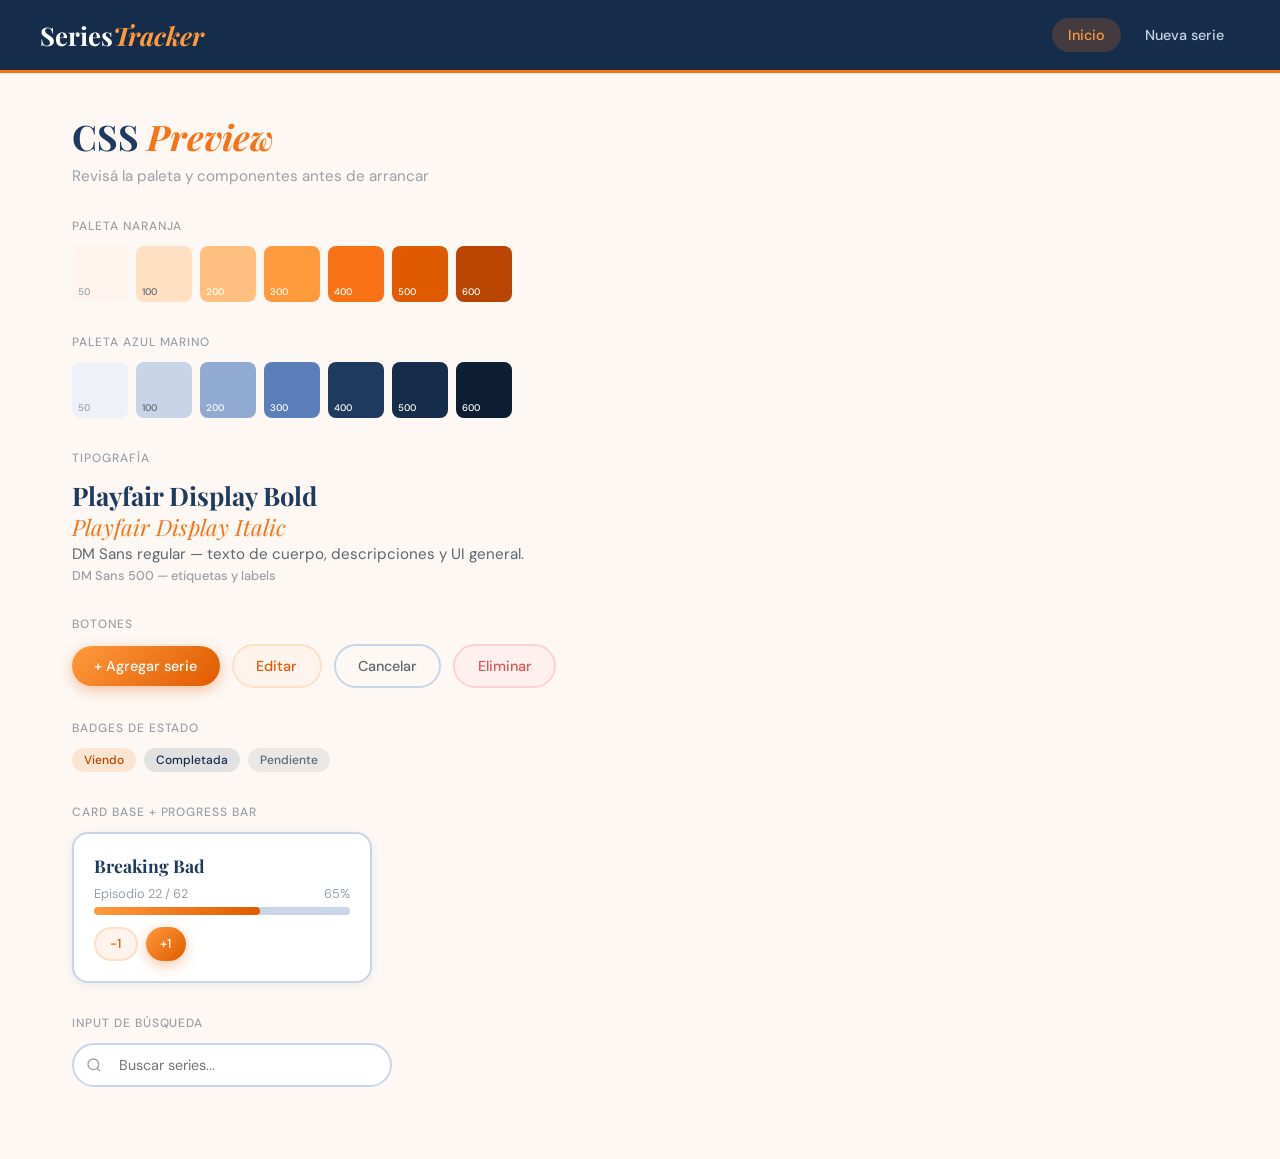
==== index.html @ beb8acff "Se crea una buena base del CSS, y se hace una vista previa en index.html para testearla." ====
<!DOCTYPE html>
<html lang="es">
<head>
  <meta charset="UTF-8">
  <meta name="viewport" content="width=device-width, initial-scale=1.0">
  <title>CSS Preview — Series Tracker</title>
  <link rel="preconnect" href="https://fonts.googleapis.com">
  <link href="https://fonts.googleapis.com/css2?family=Playfair+Display:ital,wght@0,700;1,400&family=DM+Sans:wght@300;400;500&display=swap" rel="stylesheet">
  <link rel="stylesheet" href="css/styles.css">
  <style>
    .section { margin-bottom: 2rem; }
    .section-title {
      font-size: .75rem;
      font-weight: 500;
      text-transform: uppercase;
      letter-spacing: .08em;
      color: var(--gray-400);
      margin-bottom: .75rem;
    }
    .swatches { display: flex; gap: .5rem; flex-wrap: wrap; }
    .swatch {
      width: 56px; height: 56px;
      border-radius: var(--radius-sm);
      display: flex; align-items: flex-end;
      padding: 4px 6px;
      font-size: .6rem; font-weight: 500; color: var(--white);
    }
    .swatch.light { color: var(--gray-600); }
    .btn-row  { display: flex; gap: .75rem; flex-wrap: wrap; align-items: center; }
    .badge-row { display: flex; gap: .5rem; flex-wrap: wrap; align-items: center; }
    .card-demo {
      background: var(--white);
      border-radius: var(--radius);
      border: 2px solid var(--navy-100);
      box-shadow: var(--shadow-sm);
      padding: 1.25rem;
      max-width: 300px;
    }
    .type-display { font-family: 'Playfair Display', serif; font-size: 1.6rem; font-weight: 700; color: var(--navy-400); }
    .type-italic  { font-family: 'Playfair Display', serif; font-size: 1.4rem; font-style: italic; color: var(--orange-400); }
    .type-body    { font-size: .95rem; color: var(--gray-600); line-height: 1.6; }
    .type-label   { font-size: .8rem; font-weight: 500; color: var(--gray-400); }
  </style>
</head>
<body>

  <header class="header">
    <div class="header-inner">
      <a href="#" class="logo">Series<span>Tracker</span></a>
      <nav class="nav">
        <a href="#" class="active">Inicio</a>
        <a href="#">Nueva serie</a>
      </nav>
    </div>
  </header>

  <main class="main">

    <h1 class="page-title">CSS <em>Preview</em></h1>
    <p class="page-subtitle">Revisá la paleta y componentes antes de arrancar</p>

    <!-- Colores naranja -->
    <div class="section">
      <div class="section-title">Paleta naranja</div>
      <div class="swatches">
        <div class="swatch light" style="background:var(--orange-50);color:var(--gray-400)">50</div>
        <div class="swatch light" style="background:var(--orange-100);color:var(--gray-600)">100</div>
        <div class="swatch"       style="background:var(--orange-200)">200</div>
        <div class="swatch"       style="background:var(--orange-300)">300</div>
        <div class="swatch"       style="background:var(--orange-400)">400</div>
        <div class="swatch"       style="background:var(--orange-500)">500</div>
        <div class="swatch"       style="background:var(--orange-600)">600</div>
      </div>
    </div>

    <!-- Colores azul marino -->
    <div class="section">
      <div class="section-title">Paleta azul marino</div>
      <div class="swatches">
        <div class="swatch light" style="background:var(--navy-50);color:var(--gray-400)">50</div>
        <div class="swatch light" style="background:var(--navy-100);color:var(--gray-600)">100</div>
        <div class="swatch"       style="background:var(--navy-200)">200</div>
        <div class="swatch"       style="background:var(--navy-300)">300</div>
        <div class="swatch"       style="background:var(--navy-400)">400</div>
        <div class="swatch"       style="background:var(--navy-500)">500</div>
        <div class="swatch"       style="background:var(--navy-600)">600</div>
      </div>
    </div>

    <!-- Tipografía -->
    <div class="section">
      <div class="section-title">Tipografía</div>
      <div class="type-display">Playfair Display Bold</div>
      <div class="type-italic">Playfair Display Italic</div>
      <div class="type-body">DM Sans regular — texto de cuerpo, descripciones y UI general.</div>
      <div class="type-label">DM Sans 500 — etiquetas y labels</div>
    </div>

    <!-- Botones -->
    <div class="section">
      <div class="section-title">Botones</div>
      <div class="btn-row">
        <button class="btn btn-primary">+ Agregar serie</button>
        <button class="btn btn-secondary">Editar</button>
        <button class="btn btn-ghost">Cancelar</button>
        <button class="btn btn-danger">Eliminar</button>
      </div>
    </div>

    <!-- Badges -->
    <div class="section">
      <div class="section-title">Badges de estado</div>
      <div class="badge-row">
        <span class="estado-badge estado-viendo">Viendo</span>
        <span class="estado-badge estado-completada">Completada</span>
        <span class="estado-badge estado-pendiente">Pendiente</span>
      </div>
    </div>

    <!-- Card demo -->
    <div class="section">
      <div class="section-title">Card base + progress bar</div>
      <div class="card-demo">
        <div class="card-title" style="margin-bottom:.5rem">Breaking Bad</div>
        <div style="font-size:.8rem;color:var(--gray-400);display:flex;justify-content:space-between;margin-bottom:.3rem">
          <span>Episodio 22 / 62</span><span>65%</span>
        </div>
        <div class="progress-bar">
          <div class="progress-fill" style="width:65%"></div>
        </div>
        <div style="display:flex;gap:.5rem;margin-top:.75rem">
          <button class="btn btn-secondary btn-sm">−1</button>
          <button class="btn btn-primary btn-sm">+1</button>
        </div>
      </div>
    </div>

    <!-- Input -->
    <div class="section">
      <div class="section-title">Input de búsqueda</div>
      <div class="search-wrapper" style="max-width:320px">
        <svg width="16" height="16" viewBox="0 0 24 24" fill="none" stroke="currentColor" stroke-width="2">
          <circle cx="11" cy="11" r="8"/><path d="m21 21-4.35-4.35"/>
        </svg>
        <input class="search-input" placeholder="Buscar series...">
      </div>
    </div>

  </main>

</body>
</html>
---- css/styles.css ----
@import url('https://fonts.googleapis.com/css2?family=Playfair+Display:ital,wght@0,700;1,400&family=DM+Sans:wght@300;400;500&display=swap');

/* ── Variables ── */
:root {
  --orange-50:  #fff4ed;
  --orange-100: #ffe0c2;
  --orange-200: #ffbf80;
  --orange-300: #ff9a3c;
  --orange-400: #f97316;
  --orange-500: #e05a00;
  --orange-600: #b84500;

  --navy-50:  #eef2f8;
  --navy-100: #c8d5e8;
  --navy-200: #91aad1;
  --navy-300: #5a7fb8;
  --navy-400: #1e3a5f;
  --navy-500: #152d4a;
  --navy-600: #0d1e33;

  --cream:    #fdf8f4;
  --white:    #ffffff;
  --gray-400: #9aa0a8;
  --gray-600: #5f6870;
  --gray-800: #1e2830;

  --shadow-sm: 0 2px 8px rgba(30, 58, 95, 0.08);
  --radius:    16px;
  --radius-sm: 8px;
  --transition: 0.25s cubic-bezier(0.4, 0, 0.2, 1);
}

/* ── Reset mínimo ── */
*, *::before, *::after { box-sizing: border-box; margin: 0; padding: 0; }

body {
  font-family: 'DM Sans', sans-serif;
  background: var(--cream);
  color: var(--gray-800);
  min-height: 100vh;
}

/* ── Header ── */
.header {
  background: var(--navy-500);
  border-bottom: 3px solid var(--orange-400);
  padding: 0 2rem;
}

.header-inner {
  max-width: 1200px;
  margin: 0 auto;
  display: flex;
  align-items: center;
  justify-content: space-between;
  height: 70px;
}

.logo {
  font-family: 'Playfair Display', serif;
  font-size: 1.6rem;
  font-weight: 700;
  color: var(--white);
  text-decoration: none;
}

.logo span { font-style: italic; color: var(--orange-300); }

.nav { display: flex; gap: 0.5rem; }

.nav a {
  font-size: 0.9rem;
  font-weight: 500;
  color: var(--navy-100);
  text-decoration: none;
  padding: 0.5rem 1rem;
  border-radius: 999px;
  transition: background var(--transition), color var(--transition);
}

.nav a:hover, .nav a.active {
  background: rgba(249, 115, 22, 0.2);
  color: var(--orange-300);
}

/* ── Main ── */
.main {
  max-width: 1200px;
  margin: 0 auto;
  padding: 2.5rem 2rem;
}

.page-title {
  font-family: 'Playfair Display', serif;
  font-size: 2.2rem;
  font-weight: 700;
  margin-bottom: 0.4rem;
  color: var(--navy-400);
}

.page-title em { font-style: italic; color: var(--orange-400); }

.page-subtitle {
  font-size: 0.95rem;
  color: var(--gray-400);
  margin-bottom: 2rem;
}

/* ── Botones ── */
.btn {
  display: inline-flex;
  align-items: center;
  gap: 0.4rem;
  padding: 0.7rem 1.4rem;
  border-radius: 999px;
  font-family: 'DM Sans', sans-serif;
  font-size: 0.9rem;
  font-weight: 500;
  cursor: pointer;
  border: none;
  text-decoration: none;
  transition: transform var(--transition), box-shadow var(--transition);
}

.btn-primary {
  background: linear-gradient(135deg, var(--orange-300), var(--orange-500));
  color: var(--white);
  box-shadow: 0 4px 14px rgba(224, 90, 0, 0.35);
}

.btn-secondary {
  background: var(--orange-50);
  color: var(--orange-500);
  border: 2px solid var(--orange-100);
}

.btn-ghost {
  background: transparent;
  color: var(--gray-600);
  border: 2px solid var(--navy-100);
}

.btn-danger {
  background: #fff0f0;
  color: #e05555;
  border: 2px solid #ffd0d0;
}

.btn-sm { padding: 0.4rem 0.9rem; font-size: 0.82rem; }

/* ── Badges de estado ── */
.estado-badge {
  padding: 0.25rem 0.75rem;
  border-radius: 999px;
  font-size: 0.75rem;
  font-weight: 500;
}

.estado-viendo     { background: rgba(249, 115, 22, 0.15); color: #b84500; }
.estado-completada { background: rgba(30, 58, 95, 0.12);   color: #152d4a; }
.estado-pendiente  { background: rgba(154, 160, 168, 0.2); color: #5f6870; }

/* ── Search input ── */
.search-wrapper { position: relative; }

.search-wrapper svg {
  position: absolute;
  left: 14px;
  top: 50%;
  transform: translateY(-50%);
  color: var(--gray-400);
  pointer-events: none;
}

.search-input {
  width: 100%;
  padding: 0.7rem 1rem 0.7rem 2.8rem;
  border: 2px solid var(--navy-100);
  border-radius: 999px;
  font-family: 'DM Sans', sans-serif;
  font-size: 0.9rem;
  background: var(--white);
  color: var(--gray-800);
  outline: none;
  transition: border-color var(--transition);
}

.search-input:focus { border-color: var(--orange-300); }

/* ── Card demo ── */
.card-title {
  font-family: 'Playfair Display', serif;
  font-size: 1.1rem;
  font-weight: 700;
  color: var(--navy-400);
}

.progress-bar {
  height: 8px;
  background: var(--navy-100);
  border-radius: 999px;
  overflow: hidden;
}

.progress-fill {
  height: 100%;
  border-radius: 999px;
  background: linear-gradient(90deg, var(--orange-300), var(--orange-500));
}
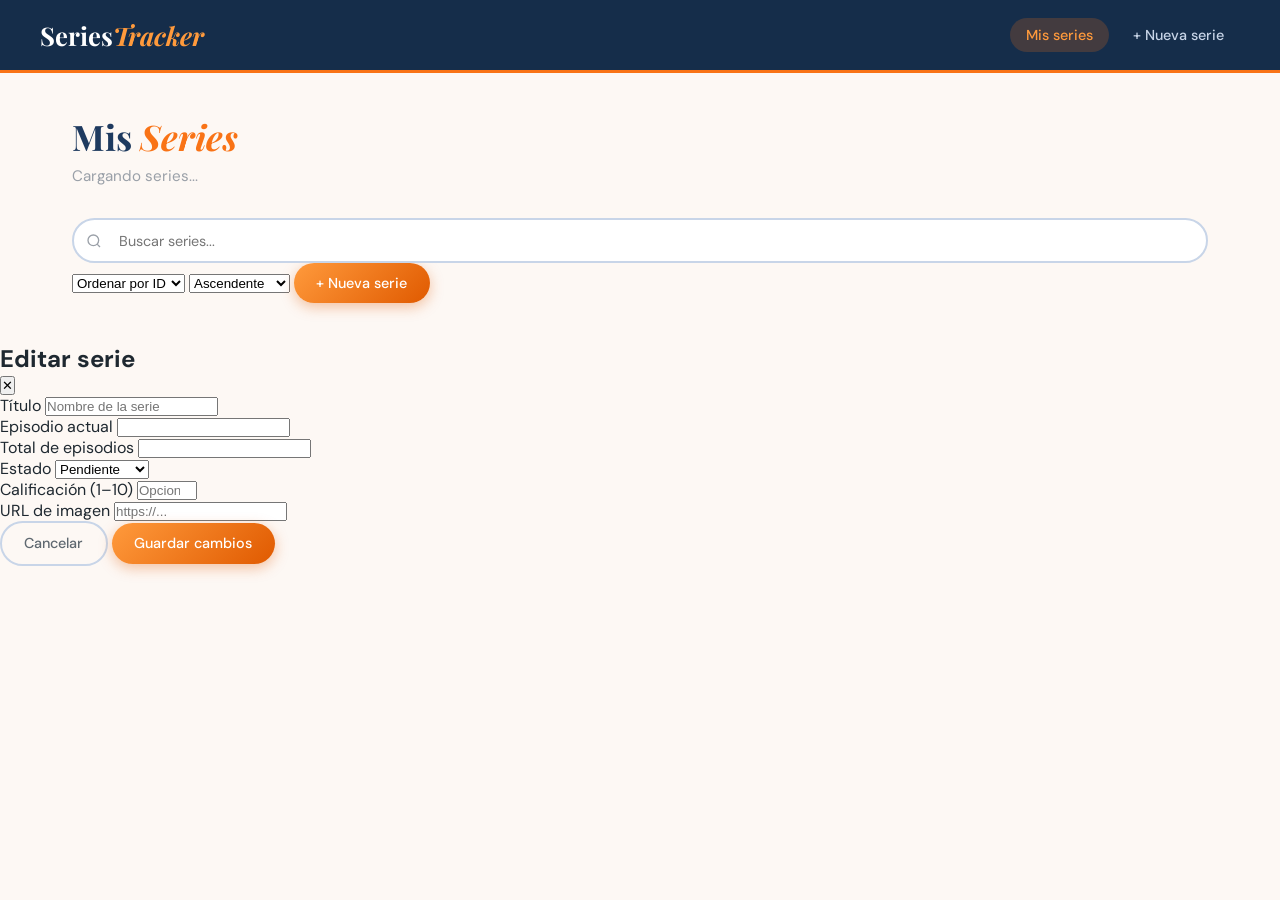
==== commit 8c75c3ef: "Se implementa el diseño provisional de la página principal" ====
--- a/index.html
+++ b/index.html
@@ -3,150 +3,120 @@
 <head>
   <meta charset="UTF-8">
   <meta name="viewport" content="width=device-width, initial-scale=1.0">
-  <title>CSS Preview — Series Tracker</title>
+  <title>Series Tracker</title>
   <link rel="preconnect" href="https://fonts.googleapis.com">
   <link href="https://fonts.googleapis.com/css2?family=Playfair+Display:ital,wght@0,700;1,400&family=DM+Sans:wght@300;400;500&display=swap" rel="stylesheet">
   <link rel="stylesheet" href="css/styles.css">
-  <style>
-    .section { margin-bottom: 2rem; }
-    .section-title {
-      font-size: .75rem;
-      font-weight: 500;
-      text-transform: uppercase;
-      letter-spacing: .08em;
-      color: var(--gray-400);
-      margin-bottom: .75rem;
-    }
-    .swatches { display: flex; gap: .5rem; flex-wrap: wrap; }
-    .swatch {
-      width: 56px; height: 56px;
-      border-radius: var(--radius-sm);
-      display: flex; align-items: flex-end;
-      padding: 4px 6px;
-      font-size: .6rem; font-weight: 500; color: var(--white);
-    }
-    .swatch.light { color: var(--gray-600); }
-    .btn-row  { display: flex; gap: .75rem; flex-wrap: wrap; align-items: center; }
-    .badge-row { display: flex; gap: .5rem; flex-wrap: wrap; align-items: center; }
-    .card-demo {
-      background: var(--white);
-      border-radius: var(--radius);
-      border: 2px solid var(--navy-100);
-      box-shadow: var(--shadow-sm);
-      padding: 1.25rem;
-      max-width: 300px;
-    }
-    .type-display { font-family: 'Playfair Display', serif; font-size: 1.6rem; font-weight: 700; color: var(--navy-400); }
-    .type-italic  { font-family: 'Playfair Display', serif; font-size: 1.4rem; font-style: italic; color: var(--orange-400); }
-    .type-body    { font-size: .95rem; color: var(--gray-600); line-height: 1.6; }
-    .type-label   { font-size: .8rem; font-weight: 500; color: var(--gray-400); }
-  </style>
 </head>
 <body>
 
   <header class="header">
     <div class="header-inner">
-      <a href="#" class="logo">Series<span>Tracker</span></a>
+      <a href="index.html" class="logo">Series<span>Tracker</span></a>
       <nav class="nav">
-        <a href="#" class="active">Inicio</a>
-        <a href="#">Nueva serie</a>
+        <a href="index.html" class="active">Mis series</a>
+        <a href="crear.html">+ Nueva serie</a>
       </nav>
     </div>
   </header>
 
   <main class="main">
 
-    <h1 class="page-title">CSS <em>Preview</em></h1>
-    <p class="page-subtitle">Revisá la paleta y componentes antes de arrancar</p>
+    <h1 class="page-title">Mis <em>Series</em></h1>
+    <p class="page-subtitle" id="subtitle">Cargando series...</p>
 
-    <!-- Colores naranja -->
-    <div class="section">
-      <div class="section-title">Paleta naranja</div>
-      <div class="swatches">
-        <div class="swatch light" style="background:var(--orange-50);color:var(--gray-400)">50</div>
-        <div class="swatch light" style="background:var(--orange-100);color:var(--gray-600)">100</div>
-        <div class="swatch"       style="background:var(--orange-200)">200</div>
-        <div class="swatch"       style="background:var(--orange-300)">300</div>
-        <div class="swatch"       style="background:var(--orange-400)">400</div>
-        <div class="swatch"       style="background:var(--orange-500)">500</div>
-        <div class="swatch"       style="background:var(--orange-600)">600</div>
-      </div>
-    </div>
-
-    <!-- Colores azul marino -->
-    <div class="section">
-      <div class="section-title">Paleta azul marino</div>
-      <div class="swatches">
-        <div class="swatch light" style="background:var(--navy-50);color:var(--gray-400)">50</div>
-        <div class="swatch light" style="background:var(--navy-100);color:var(--gray-600)">100</div>
-        <div class="swatch"       style="background:var(--navy-200)">200</div>
-        <div class="swatch"       style="background:var(--navy-300)">300</div>
-        <div class="swatch"       style="background:var(--navy-400)">400</div>
-        <div class="swatch"       style="background:var(--navy-500)">500</div>
-        <div class="swatch"       style="background:var(--navy-600)">600</div>
-      </div>
-    </div>
-
-    <!-- Tipografía -->
-    <div class="section">
-      <div class="section-title">Tipografía</div>
-      <div class="type-display">Playfair Display Bold</div>
-      <div class="type-italic">Playfair Display Italic</div>
-      <div class="type-body">DM Sans regular — texto de cuerpo, descripciones y UI general.</div>
-      <div class="type-label">DM Sans 500 — etiquetas y labels</div>
-    </div>
-
-    <!-- Botones -->
-    <div class="section">
-      <div class="section-title">Botones</div>
-      <div class="btn-row">
-        <button class="btn btn-primary">+ Agregar serie</button>
-        <button class="btn btn-secondary">Editar</button>
-        <button class="btn btn-ghost">Cancelar</button>
-        <button class="btn btn-danger">Eliminar</button>
-      </div>
-    </div>
-
-    <!-- Badges -->
-    <div class="section">
-      <div class="section-title">Badges de estado</div>
-      <div class="badge-row">
-        <span class="estado-badge estado-viendo">Viendo</span>
-        <span class="estado-badge estado-completada">Completada</span>
-        <span class="estado-badge estado-pendiente">Pendiente</span>
-      </div>
-    </div>
-
-    <!-- Card demo -->
-    <div class="section">
-      <div class="section-title">Card base + progress bar</div>
-      <div class="card-demo">
-        <div class="card-title" style="margin-bottom:.5rem">Breaking Bad</div>
-        <div style="font-size:.8rem;color:var(--gray-400);display:flex;justify-content:space-between;margin-bottom:.3rem">
-          <span>Episodio 22 / 62</span><span>65%</span>
-        </div>
-        <div class="progress-bar">
-          <div class="progress-fill" style="width:65%"></div>
-        </div>
-        <div style="display:flex;gap:.5rem;margin-top:.75rem">
-          <button class="btn btn-secondary btn-sm">−1</button>
-          <button class="btn btn-primary btn-sm">+1</button>
-        </div>
-      </div>
-    </div>
-
-    <!-- Input -->
-    <div class="section">
-      <div class="section-title">Input de búsqueda</div>
-      <div class="search-wrapper" style="max-width:320px">
+    <!-- Toolbar -->
+    <div class="toolbar">
+      <div class="search-wrapper">
         <svg width="16" height="16" viewBox="0 0 24 24" fill="none" stroke="currentColor" stroke-width="2">
           <circle cx="11" cy="11" r="8"/><path d="m21 21-4.35-4.35"/>
         </svg>
-        <input class="search-input" placeholder="Buscar series...">
+        <input class="search-input" id="search" placeholder="Buscar series..." type="search">
       </div>
+
+      <select class="select-input" id="sort">
+        <option value="id">Ordenar por ID</option>
+        <option value="titulo">Título</option>
+        <option value="episodio_actual">Episodio actual</option>
+        <option value="calificacion">Calificación</option>
+      </select>
+
+      <select class="select-input" id="order">
+        <option value="asc">Ascendente</option>
+        <option value="desc">Descendente</option>
+      </select>
+
+      <a href="crear.html" class="btn btn-primary">+ Nueva serie</a>
     </div>
+
+    <!-- Grid de cards -->
+    <div class="cards-grid" id="cards-grid"></div>
+
+    <!-- Paginación -->
+    <div class="pagination" id="pagination"></div>
 
   </main>
 
+  <!-- Modal editar -->
+  <div class="modal-overlay" id="modal-overlay">
+    <div class="modal">
+      <div class="modal-header">
+        <h2 class="modal-title">Editar serie</h2>
+        <button class="modal-close" id="modal-close">✕</button>
+      </div>
+      <div class="modal-body">
+        <form id="edit-form">
+          <input type="hidden" id="edit-id">
+
+          <div class="form-group">
+            <label class="form-label">Título</label>
+            <input class="form-input" id="edit-titulo" type="text" placeholder="Nombre de la serie">
+            <span class="form-error" id="edit-titulo-error"></span>
+          </div>
+
+          <div class="form-row">
+            <div class="form-group">
+              <label class="form-label">Episodio actual</label>
+              <input class="form-input" id="edit-episodio-actual" type="number" min="0">
+            </div>
+            <div class="form-group">
+              <label class="form-label">Total de episodios</label>
+              <input class="form-input" id="edit-total-episodios" type="number" min="0">
+            </div>
+          </div>
+
+          <div class="form-group">
+            <label class="form-label">Estado</label>
+            <select class="form-select" id="edit-estado">
+              <option value="pendiente">Pendiente</option>
+              <option value="viendo">Viendo</option>
+              <option value="completada">Completada</option>
+            </select>
+          </div>
+
+          <div class="form-group">
+            <label class="form-label">Calificación (1–10)</label>
+            <input class="form-input" id="edit-calificacion" type="number" min="1" max="10" step="0.1" placeholder="Opcional">
+          </div>
+
+          <div class="form-group">
+            <label class="form-label">URL de imagen</label>
+            <input class="form-input" id="edit-imagen" type="url" placeholder="https://...">
+          </div>
+
+          <div class="form-actions">
+            <button type="button" class="btn btn-ghost" id="modal-cancel">Cancelar</button>
+            <button type="submit" class="btn btn-primary">Guardar cambios</button>
+          </div>
+        </form>
+      </div>
+    </div>
+  </div>
+
+  <!-- Toast container -->
+  <div class="toast-container" id="toast-container"></div>
+
+  <script src="js/api.js"></script>
+  <script src="js/index.js"></script>
 </body>
 </html>
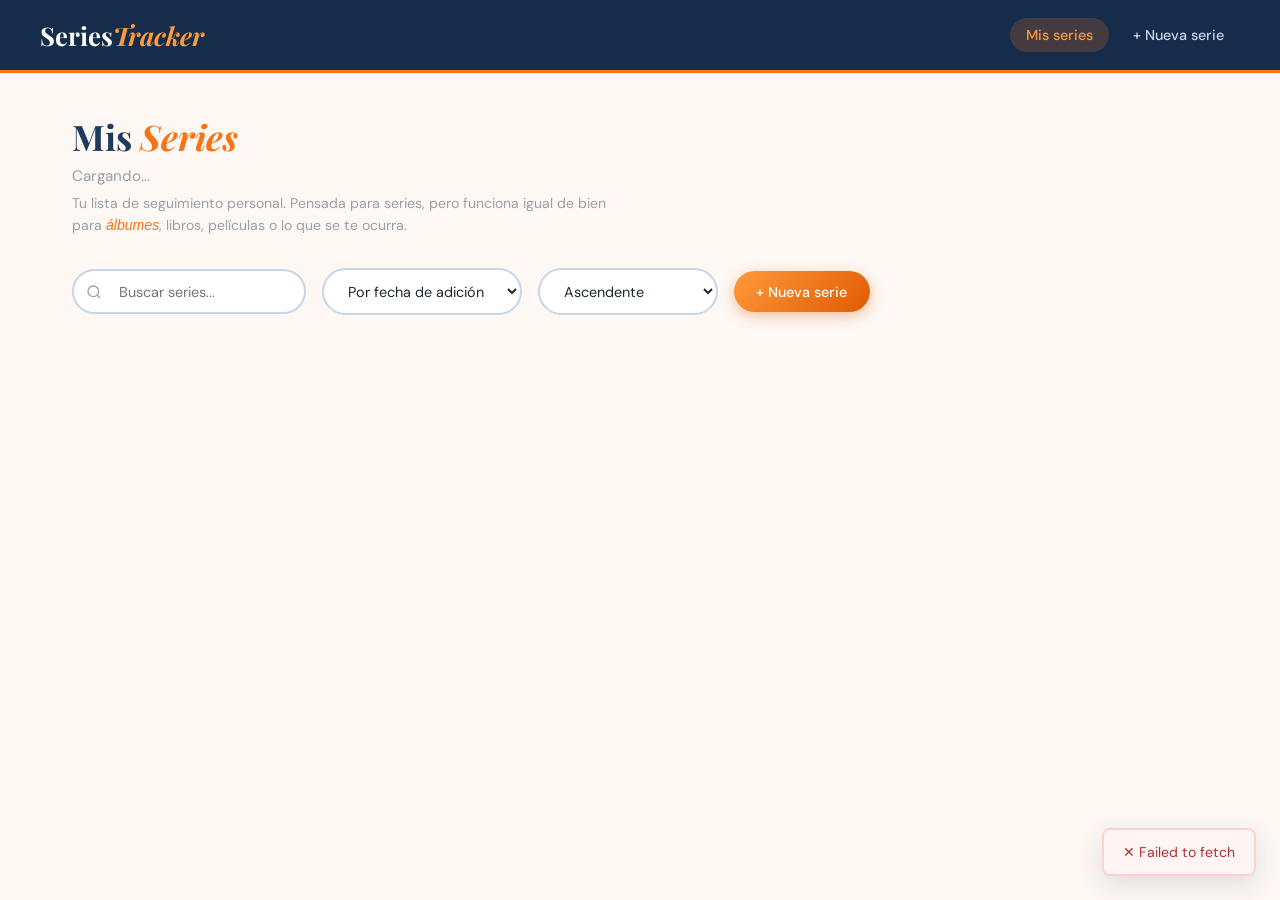
==== commit 9c3f80cc: "Se hacen correcciones en el diseño." ====
--- a/index.html
+++ b/index.html
@@ -23,7 +23,8 @@
   <main class="main">
 
     <h1 class="page-title">Mis <em>Series</em></h1>
-    <p class="page-subtitle" id="subtitle">Cargando series...</p>
+    <p class="page-subtitle" id="subtitle">Cargando...</p>
+    <p class="page-description">Tu lista de seguimiento personal. Pensada para series, pero funciona igual de bien para <em>álbumes</em>, libros, películas o lo que se te ocurra.</p>
 
     <!-- Toolbar -->
     <div class="toolbar">
@@ -35,7 +36,7 @@
       </div>
 
       <select class="select-input" id="sort">
-        <option value="id">Ordenar por ID</option>
+        <option value="id">Por fecha de adición</option>
         <option value="titulo">Título</option>
         <option value="episodio_actual">Episodio actual</option>
         <option value="calificacion">Calificación</option>
--- a/css/styles.css
+++ b/css/styles.css
@@ -103,7 +103,21 @@
 .page-subtitle {
   font-size: 0.95rem;
   color: var(--gray-400);
+  margin-bottom: 0.4rem;
+}
+
+/* Descripción debajo del subtitle */
+.page-description {
+  font-size: 0.88rem;
+  color: var(--gray-400);
   margin-bottom: 2rem;
+  max-width: 560px;
+  line-height: 1.55;
+}
+
+.page-description em {
+  font-style: italic;
+  color: var(--orange-400);
 }
 
 /* ── Botones ── */
@@ -148,17 +162,34 @@
 
 .btn-sm { padding: 0.4rem 0.9rem; font-size: 0.82rem; }
 
-/* ── Badges de estado ── */
+/* ── Badges de estado — ahora todos en naranja con variaciones ── */
 .estado-badge {
-  padding: 0.25rem 0.75rem;
+  padding: 0.28rem 0.85rem;
   border-radius: 999px;
   font-size: 0.75rem;
-  font-weight: 500;
-}
-
-.estado-viendo     { background: rgba(249, 115, 22, 0.15); color: #b84500; }
-.estado-completada { background: rgba(30, 58, 95, 0.12);   color: #152d4a; }
-.estado-pendiente  { background: rgba(154, 160, 168, 0.2); color: #5f6870; }
+  font-weight: 600;
+  letter-spacing: 0.02em;
+  text-transform: capitalize;
+}
+
+/* Viendo: naranja pleno */
+.estado-viendo {
+  background: linear-gradient(135deg, var(--orange-300), var(--orange-500));
+  color: #fff;
+}
+
+/* Completada: navy oscuro con acento naranja */
+.estado-completada {
+  background: var(--navy-500);
+  color: var(--orange-200);
+}
+
+/* Pendiente: naranja muy suave con borde */
+.estado-pendiente {
+  background: var(--orange-50);
+  color: var(--orange-600);
+  border: 1.5px solid var(--orange-200);
+}
 
 /* ── Search input ── */
 .search-wrapper { position: relative; }
@@ -206,4 +237,482 @@
   height: 100%;
   border-radius: 999px;
   background: linear-gradient(90deg, var(--orange-300), var(--orange-500));
+}
+
+/* ── Toolbar ── */
+.toolbar {
+  display: flex;
+  gap: 1rem;
+  align-items: center;
+  flex-wrap: wrap;
+  margin-bottom: 2rem;
+}
+
+/* Selects más anchos y cómodos */
+.select-input {
+  padding: 0.7rem 1.25rem;
+  min-width: 180px;
+  border: 2px solid var(--navy-100);
+  border-radius: 999px;
+  font-family: 'DM Sans', sans-serif;
+  font-size: 0.9rem;
+  background: var(--white);
+  color: var(--gray-800);
+  cursor: pointer;
+  outline: none;
+  transition: border-color var(--transition);
+  appearance: auto;
+}
+
+.select-input:focus { border-color: var(--orange-300); }
+
+/* ── Cards grid ── */
+.cards-grid {
+  display: grid;
+  grid-template-columns: repeat(auto-fill, minmax(280px, 1fr));
+  gap: 1.5rem;
+}
+
+/* ── Serie card ── */
+.serie-card {
+  background: var(--white);
+  border-radius: var(--radius);
+  border: 2px solid var(--navy-100);
+  box-shadow: var(--shadow-sm);
+  overflow: hidden;
+  display: flex;
+  flex-direction: column;
+  transition: transform var(--transition), box-shadow var(--transition);
+  animation: fadeUp 0.35s ease both;
+}
+
+.serie-card:hover {
+  transform: translateY(-4px);
+  box-shadow: 0 8px 24px rgba(30, 58, 95, 0.14);
+}
+
+@keyframes fadeUp {
+  from { opacity: 0; transform: translateY(16px); }
+  to   { opacity: 1; transform: translateY(0); }
+}
+
+.card-image {
+  width: 100%;
+  height: 180px;
+  position: relative;
+  overflow: hidden;
+  background: var(--navy-50);
+}
+
+.card-image img {
+  width: 100%;
+  height: 100%;
+  object-fit: cover;
+}
+
+.card-img-placeholder {
+  width: 100%;
+  height: 100%;
+  display: flex;
+  align-items: center;
+  justify-content: center;
+  font-size: 3.5rem;
+  background: linear-gradient(135deg, var(--navy-50), var(--navy-100));
+}
+
+.estado-badge {
+  position: absolute;
+  top: 10px;
+  right: 10px;
+}
+
+.card-body {
+  padding: 1.1rem;
+  flex: 1;
+  display: flex;
+  flex-direction: column;
+  gap: 0.7rem;
+}
+
+/* ── Progress ── */
+.progress-section { display: flex; flex-direction: column; gap: 0.3rem; }
+
+.progress-label {
+  display: flex;
+  justify-content: space-between;
+  font-size: 0.78rem;
+  color: var(--gray-400);
+}
+
+/* ── Episodio controls ── */
+.episodio-controls {
+  display: flex;
+  align-items: center;
+  gap: 0.5rem;
+}
+
+.episodio-controls span {
+  font-size: 0.82rem;
+  color: var(--gray-400);
+  flex: 1;
+  text-align: center;
+}
+
+.card-rating {
+  font-size: 0.85rem;
+  color: var(--gray-400);
+}
+
+/* ── Card footer ── */
+.card-footer {
+  padding: 0.8rem 1.1rem;
+  border-top: 2px solid var(--navy-50);
+  display: flex;
+  gap: 0.5rem;
+  justify-content: flex-end;
+}
+
+/* ── Empty state ── */
+.empty-state {
+  text-align: center;
+  padding: 5rem 2rem;
+  color: var(--gray-400);
+  grid-column: 1 / -1;
+}
+
+.empty-state .icon { font-size: 4rem; margin-bottom: 1rem; }
+.empty-state p { font-size: 1rem; margin-bottom: 1.5rem; }
+.empty-state strong { color: var(--navy-400); }
+
+/* ── Paginación ── */
+.pagination {
+  display: flex;
+  align-items: center;
+  justify-content: center;
+  gap: 0.5rem;
+  margin-top: 2.5rem;
+}
+
+.page-btn {
+  width: 38px;
+  height: 38px;
+  border-radius: 50%;
+  border: 2px solid var(--navy-100);
+  background: var(--white);
+  color: var(--gray-600);
+  font-family: 'DM Sans', sans-serif;
+  font-size: 0.9rem;
+  cursor: pointer;
+  display: flex;
+  align-items: center;
+  justify-content: center;
+  transition: all var(--transition);
+}
+
+.page-btn:hover { background: var(--navy-50); color: var(--navy-400); border-color: var(--navy-300); }
+.page-btn.active { background: var(--navy-400); color: var(--white); border-color: var(--navy-400); }
+.page-btn:disabled { opacity: 0.4; cursor: not-allowed; }
+
+/* ── Modal ── */
+.modal-overlay {
+  position: fixed;
+  inset: 0;
+  background: rgba(21, 45, 74, 0.5);
+  backdrop-filter: blur(4px);
+  z-index: 200;
+  display: flex;
+  align-items: center;
+  justify-content: center;
+  padding: 1rem;
+  opacity: 0;
+  pointer-events: none;
+  transition: opacity var(--transition);
+}
+
+.modal-overlay.open {
+  opacity: 1;
+  pointer-events: all;
+}
+
+.modal {
+  background: var(--white);
+  border-radius: var(--radius);
+  border: 2px solid var(--navy-100);
+  box-shadow: 0 16px 48px rgba(21, 45, 74, 0.2);
+  width: 100%;
+  max-width: 500px;
+  max-height: 90vh;
+  overflow-y: auto;
+  transform: translateY(20px);
+  transition: transform var(--transition);
+}
+
+.modal-overlay.open .modal { transform: translateY(0); }
+
+.modal-header {
+  padding: 1.5rem 1.5rem 0;
+  display: flex;
+  align-items: center;
+  justify-content: space-between;
+}
+
+.modal-title {
+  font-family: 'Playfair Display', serif;
+  font-size: 1.4rem;
+  font-weight: 700;
+  color: var(--navy-400);
+}
+
+.modal-close {
+  background: var(--navy-50);
+  border: none;
+  color: var(--gray-600);
+  width: 34px;
+  height: 34px;
+  border-radius: 50%;
+  cursor: pointer;
+  font-size: 1rem;
+  display: flex;
+  align-items: center;
+  justify-content: center;
+  transition: background var(--transition);
+}
+
+.modal-close:hover { background: var(--navy-100); color: var(--navy-400); }
+
+.modal-body { padding: 1.5rem; }
+
+/* ── Formularios ── */
+.form-group { display: flex; flex-direction: column; gap: 0.4rem; margin-bottom: 1rem; }
+
+.form-label { font-size: 0.85rem; font-weight: 500; color: var(--gray-600); }
+
+.form-input, .form-select {
+  padding: 0.75rem 1rem;
+  border: 2px solid var(--navy-100);
+  border-radius: var(--radius-sm);
+  font-family: 'DM Sans', sans-serif;
+  font-size: 0.9rem;
+  color: var(--gray-800);
+  background: var(--white);
+  outline: none;
+  transition: border-color var(--transition), box-shadow var(--transition);
+  width: 100%;
+}
+
+.form-input:focus, .form-select:focus {
+  border-color: var(--orange-300);
+  box-shadow: 0 0 0 4px rgba(249, 115, 22, 0.1);
+}
+
+.form-row { display: grid; grid-template-columns: 1fr 1fr; gap: 1rem; }
+
+.form-error { font-size: 0.8rem; color: #e05555; }
+
+.form-actions {
+  display: flex;
+  gap: 0.75rem;
+  justify-content: flex-end;
+  margin-top: 1.5rem;
+}
+
+/* ── Toasts ── */
+.toast-container {
+  position: fixed;
+  bottom: 1.5rem;
+  right: 1.5rem;
+  z-index: 999;
+  display: flex;
+  flex-direction: column;
+  gap: 0.5rem;
+}
+
+.toast {
+  background: var(--white);
+  border: 2px solid var(--navy-100);
+  border-radius: var(--radius-sm);
+  padding: 0.8rem 1.2rem;
+  font-size: 0.88rem;
+  color: var(--gray-800);
+  box-shadow: 0 8px 24px rgba(30, 58, 95, 0.14);
+  animation: slideIn 0.3s ease;
+}
+
+.toast.success { border-color: #b8f0cc; background: #f0fff5; color: #1a6b35; }
+.toast.error   { border-color: #ffd0d0; background: #fff5f5; color: #b03030; }
+
+@keyframes slideIn {
+  from { opacity: 0; transform: translateX(20px); }
+  to   { opacity: 1; transform: translateX(0); }
+}
+
+/* ── Page card (crear) ── */
+.page-card {
+  background: var(--white);
+  border: 2px solid var(--navy-100);
+  border-radius: var(--radius);
+  padding: 2rem;
+  box-shadow: var(--shadow-sm);
+  max-width: 600px;
+  margin: 0 auto;
+}
+
+/* ── Detalle hero ── */
+.detalle-hero {
+  display: grid;
+  grid-template-columns: 220px 1fr;
+  gap: 2rem;
+  background: var(--white);
+  border: 2px solid var(--navy-100);
+  border-radius: var(--radius);
+  padding: 1.75rem;
+  box-shadow: var(--shadow-sm);
+  margin-bottom: 1.5rem;
+}
+
+.detalle-poster {
+  width: 220px;
+  height: 300px;
+  object-fit: cover;
+  border-radius: var(--radius-sm);
+}
+
+.detalle-poster-placeholder {
+  width: 220px;
+  height: 300px;
+  border-radius: var(--radius-sm);
+  background: linear-gradient(135deg, var(--navy-50), var(--navy-100));
+  display: flex;
+  align-items: center;
+  justify-content: center;
+  font-size: 4rem;
+}
+
+.detalle-info {
+  display: flex;
+  flex-direction: column;
+  gap: 0.9rem;
+}
+
+.detalle-titulo {
+  font-family: 'Playfair Display', serif;
+  font-size: 2rem;
+  font-weight: 700;
+  color: var(--navy-400);
+  line-height: 1.2;
+}
+
+.detalle-meta {
+  display: flex;
+  flex-wrap: wrap;
+  gap: 0.5rem;
+}
+
+.meta-chip {
+  padding: 0.3rem 0.85rem;
+  border-radius: 999px;
+  font-size: 0.8rem;
+  font-weight: 500;
+  background: var(--navy-50);
+  color: var(--navy-400);
+  border: 1px solid var(--navy-100);
+}
+
+.meta-chip.orange {
+  background: var(--orange-50);
+  color: var(--orange-500);
+  border-color: var(--orange-100);
+}
+
+/* ── Detalle controles ── */
+.detalle-controles {
+  background: var(--white);
+  border: 2px solid var(--navy-100);
+  border-radius: var(--radius);
+  padding: 1.5rem;
+  box-shadow: var(--shadow-sm);
+  margin-bottom: 1.5rem;
+}
+
+/* ── Ratings ── */
+.ratings-section {
+  background: var(--white);
+  border: 2px solid var(--navy-100);
+  border-radius: var(--radius);
+  padding: 1.5rem;
+  box-shadow: var(--shadow-sm);
+}
+
+.ratings-section h2 {
+  font-family: 'Playfair Display', serif;
+  font-size: 1.4rem;
+  color: var(--navy-400);
+  margin-bottom: 1.25rem;
+}
+
+.rating-summary {
+  display: flex;
+  align-items: center;
+  gap: 1rem;
+  margin-bottom: 1.5rem;
+  padding: 1rem 1.25rem;
+  background: var(--navy-50);
+  border-radius: var(--radius-sm);
+  border: 1px solid var(--navy-100);
+}
+
+.rating-big {
+  font-family: 'Playfair Display', serif;
+  font-size: 3rem;
+  font-weight: 700;
+  color: var(--orange-400);
+  line-height: 1;
+}
+
+.rating-item {
+  display: flex;
+  align-items: flex-start;
+  justify-content: space-between;
+  gap: 0.75rem;
+  padding: 0.85rem 0;
+  border-bottom: 1px solid var(--navy-50);
+}
+
+.rating-item:last-child { border-bottom: none; }
+
+.rating-item-score {
+  font-weight: 700;
+  color: var(--orange-500);
+  font-size: 1.1rem;
+  min-width: 36px;
+}
+
+.rating-item-comment {
+  font-size: 0.9rem;
+  color: var(--gray-600);
+  flex: 1;
+}
+
+.rating-item-right {
+  display: flex;
+  flex-direction: column;
+  align-items: flex-end;
+  gap: 0.3rem;
+}
+
+.rating-item-date {
+  font-size: 0.75rem;
+  color: var(--gray-400);
+  white-space: nowrap;
+}
+
+/* ── Responsive ── */
+@media (max-width: 640px) {
+  .main { padding: 1.5rem 1rem; }
+  .page-title { font-size: 1.7rem; }
+  .toolbar { flex-direction: column; align-items: stretch; }
+  .form-row { grid-template-columns: 1fr; }
+  .detalle-hero { grid-template-columns: 1fr; }
+  .detalle-poster, .detalle-poster-placeholder { width: 100%; height: 220px; }
+  .select-input { min-width: unset; width: 100%; }
 }
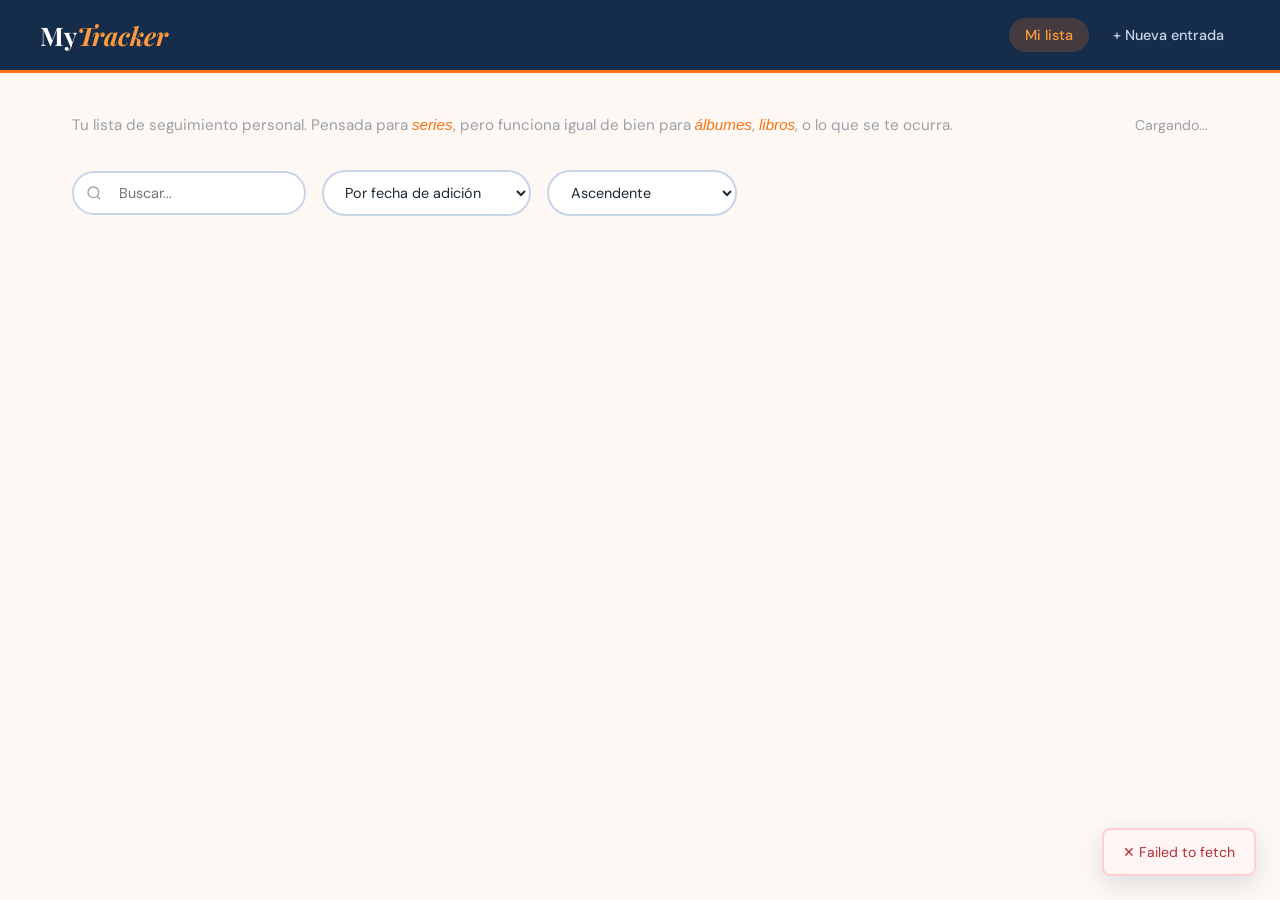
==== commit 62278334: "Se hacen ajustes de padding y se hace persistente la opción de ordenamiento." ====
--- a/index.html
+++ b/index.html
@@ -3,7 +3,7 @@
 <head>
   <meta charset="UTF-8">
   <meta name="viewport" content="width=device-width, initial-scale=1.0">
-  <title>Series Tracker</title>
+  <title>MyTracker</title>
   <link rel="preconnect" href="https://fonts.googleapis.com">
   <link href="https://fonts.googleapis.com/css2?family=Playfair+Display:ital,wght@0,700;1,400&family=DM+Sans:wght@300;400;500&display=swap" rel="stylesheet">
   <link rel="stylesheet" href="css/styles.css">
@@ -12,19 +12,25 @@
 
   <header class="header">
     <div class="header-inner">
-      <a href="index.html" class="logo">Series<span>Tracker</span></a>
+      <a href="index.html" class="logo">My<span>Tracker</span></a>
       <nav class="nav">
-        <a href="index.html" class="active">Mis series</a>
-        <a href="crear.html">+ Nueva serie</a>
+        <a href="index.html" class="active">Mi lista</a>
+        <a href="crear.html">+ Nueva entrada</a>
       </nav>
     </div>
   </header>
 
   <main class="main">
 
-    <h1 class="page-title">Mis <em>Series</em></h1>
-    <p class="page-subtitle" id="subtitle">Cargando...</p>
-    <p class="page-description">Tu lista de seguimiento personal. Pensada para series, pero funciona igual de bien para <em>álbumes</em>, libros, películas o lo que se te ocurra.</p>
+    <div class="page-header-row">
+      <p class="page-description">
+        Tu lista de seguimiento personal. Pensada para
+        <em>series</em>, pero funciona igual de bien para
+        <em>álbumes</em>, <em>libros</em>,
+        o lo que se te ocurra.
+      </p>
+      <p class="page-count" id="subtitle">Cargando...</p>
+    </div>
 
     <!-- Toolbar -->
     <div class="toolbar">
@@ -32,13 +38,13 @@
         <svg width="16" height="16" viewBox="0 0 24 24" fill="none" stroke="currentColor" stroke-width="2">
           <circle cx="11" cy="11" r="8"/><path d="m21 21-4.35-4.35"/>
         </svg>
-        <input class="search-input" id="search" placeholder="Buscar series..." type="search">
+        <input class="search-input" id="search" placeholder="Buscar..." type="search">
       </div>
 
       <select class="select-input" id="sort">
         <option value="id">Por fecha de adición</option>
         <option value="titulo">Título</option>
-        <option value="episodio_actual">Episodio actual</option>
+        <option value="progreso">Progreso</option>
         <option value="calificacion">Calificación</option>
       </select>
 
@@ -46,8 +52,6 @@
         <option value="asc">Ascendente</option>
         <option value="desc">Descendente</option>
       </select>
-
-      <a href="crear.html" class="btn btn-primary">+ Nueva serie</a>
     </div>
 
     <!-- Grid de cards -->
@@ -62,19 +66,17 @@
   <div class="modal-overlay" id="modal-overlay">
     <div class="modal">
       <div class="modal-header">
-        <h2 class="modal-title">Editar serie</h2>
+        <h2 class="modal-title">Editar</h2>
         <button class="modal-close" id="modal-close">✕</button>
       </div>
       <div class="modal-body">
         <form id="edit-form">
           <input type="hidden" id="edit-id">
-
           <div class="form-group">
             <label class="form-label">Título</label>
-            <input class="form-input" id="edit-titulo" type="text" placeholder="Nombre de la serie">
+            <input class="form-input" id="edit-titulo" type="text" placeholder="Nombre">
             <span class="form-error" id="edit-titulo-error"></span>
           </div>
-
           <div class="form-row">
             <div class="form-group">
               <label class="form-label">Episodio actual</label>
@@ -85,7 +87,6 @@
               <input class="form-input" id="edit-total-episodios" type="number" min="0">
             </div>
           </div>
-
           <div class="form-group">
             <label class="form-label">Estado</label>
             <select class="form-select" id="edit-estado">
@@ -94,17 +95,14 @@
               <option value="completada">Completada</option>
             </select>
           </div>
-
           <div class="form-group">
             <label class="form-label">Calificación (1–10)</label>
             <input class="form-input" id="edit-calificacion" type="number" min="1" max="10" step="0.1" placeholder="Opcional">
           </div>
-
           <div class="form-group">
             <label class="form-label">URL de imagen</label>
             <input class="form-input" id="edit-imagen" type="url" placeholder="https://...">
           </div>
-
           <div class="form-actions">
             <button type="button" class="btn btn-ghost" id="modal-cancel">Cancelar</button>
             <button type="submit" class="btn btn-primary">Guardar cambios</button>
@@ -114,7 +112,6 @@
     </div>
   </div>
 
-  <!-- Toast container -->
   <div class="toast-container" id="toast-container"></div>
 
   <script src="js/api.js"></script>
--- a/css/styles.css
+++ b/css/styles.css
@@ -1,6 +1,5 @@
 @import url('https://fonts.googleapis.com/css2?family=Playfair+Display:ital,wght@0,700;1,400&family=DM+Sans:wght@300;400;500&display=swap');
 
-/* ── Variables ── */
 :root {
   --orange-50:  #fff4ed;
   --orange-100: #ffe0c2;
@@ -30,7 +29,6 @@
   --transition: 0.25s cubic-bezier(0.4, 0, 0.2, 1);
 }
 
-/* ── Reset mínimo ── */
 *, *::before, *::after { box-sizing: border-box; margin: 0; padding: 0; }
 
 body {
@@ -90,34 +88,34 @@
   padding: 2.5rem 2rem;
 }
 
-.page-title {
-  font-family: 'Playfair Display', serif;
-  font-size: 2.2rem;
-  font-weight: 700;
-  margin-bottom: 0.4rem;
-  color: var(--navy-400);
-}
-
-.page-title em { font-style: italic; color: var(--orange-400); }
-
-.page-subtitle {
+/* ── Page header row: descripción a la izquierda, count a la derecha ── */
+.page-header-row {
+  display: flex;
+  align-items: baseline;
+  justify-content: space-between;
+  gap: 2rem;
+  margin-bottom: 2rem;
+  width: 100%;
+}
+
+.page-description {
   font-size: 0.95rem;
   color: var(--gray-400);
-  margin-bottom: 0.4rem;
-}
-
-/* Descripción debajo del subtitle */
-.page-description {
-  font-size: 0.88rem;
-  color: var(--gray-400);
-  margin-bottom: 2rem;
-  max-width: 560px;
   line-height: 1.55;
+  flex: 1;
 }
 
 .page-description em {
   font-style: italic;
   color: var(--orange-400);
+  font-weight: 500;
+}
+
+.page-count {
+  font-size: 0.88rem;
+  color: var(--gray-400);
+  white-space: nowrap;
+  flex-shrink: 0;
 }
 
 /* ── Botones ── */
@@ -162,7 +160,7 @@
 
 .btn-sm { padding: 0.4rem 0.9rem; font-size: 0.82rem; }
 
-/* ── Badges de estado — ahora todos en naranja con variaciones ── */
+/* ── Badges de estado ── */
 .estado-badge {
   padding: 0.28rem 0.85rem;
   border-radius: 999px;
@@ -172,26 +170,23 @@
   text-transform: capitalize;
 }
 
-/* Viendo: naranja pleno */
 .estado-viendo {
   background: linear-gradient(135deg, var(--orange-300), var(--orange-500));
   color: #fff;
 }
 
-/* Completada: navy oscuro con acento naranja */
 .estado-completada {
   background: var(--navy-500);
   color: var(--orange-200);
 }
 
-/* Pendiente: naranja muy suave con borde */
 .estado-pendiente {
   background: var(--orange-50);
   color: var(--orange-600);
   border: 1.5px solid var(--orange-200);
 }
 
-/* ── Search input ── */
+/* ── Search ── */
 .search-wrapper { position: relative; }
 
 .search-wrapper svg {
@@ -218,14 +213,34 @@
 
 .search-input:focus { border-color: var(--orange-300); }
 
-/* ── Card demo ── */
-.card-title {
-  font-family: 'Playfair Display', serif;
-  font-size: 1.1rem;
-  font-weight: 700;
-  color: var(--navy-400);
-}
-
+/* ── Toolbar ── */
+.toolbar {
+  display: flex;
+  gap: 1rem;
+  align-items: center;
+  flex-wrap: wrap;
+  margin-bottom: 2rem;
+}
+
+/* Selects — padding generoso, ancho mínimo cómodo */
+.select-input {
+  padding: 0.7rem 2rem 0.7rem 1.1rem;
+  min-width: 190px;
+  border: 2px solid var(--navy-100);
+  border-radius: 999px;
+  font-family: 'DM Sans', sans-serif;
+  font-size: 0.9rem;
+  background: var(--white);
+  color: var(--gray-800);
+  cursor: pointer;
+  outline: none;
+  transition: border-color var(--transition);
+  appearance: auto;
+}
+
+.select-input:focus { border-color: var(--orange-300); }
+
+/* ── Progress ── */
 .progress-bar {
   height: 8px;
   background: var(--navy-100);
@@ -238,33 +253,6 @@
   border-radius: 999px;
   background: linear-gradient(90deg, var(--orange-300), var(--orange-500));
 }
-
-/* ── Toolbar ── */
-.toolbar {
-  display: flex;
-  gap: 1rem;
-  align-items: center;
-  flex-wrap: wrap;
-  margin-bottom: 2rem;
-}
-
-/* Selects más anchos y cómodos */
-.select-input {
-  padding: 0.7rem 1.25rem;
-  min-width: 180px;
-  border: 2px solid var(--navy-100);
-  border-radius: 999px;
-  font-family: 'DM Sans', sans-serif;
-  font-size: 0.9rem;
-  background: var(--white);
-  color: var(--gray-800);
-  cursor: pointer;
-  outline: none;
-  transition: border-color var(--transition);
-  appearance: auto;
-}
-
-.select-input:focus { border-color: var(--orange-300); }
 
 /* ── Cards grid ── */
 .cards-grid {
@@ -334,7 +322,13 @@
   gap: 0.7rem;
 }
 
-/* ── Progress ── */
+.card-title {
+  font-family: 'Playfair Display', serif;
+  font-size: 1.1rem;
+  font-weight: 700;
+  color: var(--navy-400);
+}
+
 .progress-section { display: flex; flex-direction: column; gap: 0.3rem; }
 
 .progress-label {
@@ -344,7 +338,6 @@
   color: var(--gray-400);
 }
 
-/* ── Episodio controls ── */
 .episodio-controls {
   display: flex;
   align-items: center;
@@ -363,7 +356,6 @@
   color: var(--gray-400);
 }
 
-/* ── Card footer ── */
 .card-footer {
   padding: 0.8rem 1.1rem;
   border-top: 2px solid var(--navy-50);
@@ -429,10 +421,7 @@
   transition: opacity var(--transition);
 }
 
-.modal-overlay.open {
-  opacity: 1;
-  pointer-events: all;
-}
+.modal-overlay.open { opacity: 1; pointer-events: all; }
 
 .modal {
   background: var(--white);
@@ -482,9 +471,8 @@
 
 .modal-body { padding: 1.5rem; }
 
-/* ── Formularios ── */
+/* ── Forms ── */
 .form-group { display: flex; flex-direction: column; gap: 0.4rem; margin-bottom: 1rem; }
-
 .form-label { font-size: 0.85rem; font-weight: 500; color: var(--gray-600); }
 
 .form-input, .form-select {
@@ -506,7 +494,6 @@
 }
 
 .form-row { display: grid; grid-template-columns: 1fr 1fr; gap: 1rem; }
-
 .form-error { font-size: 0.8rem; color: #e05555; }
 
 .form-actions {
@@ -557,6 +544,17 @@
   margin: 0 auto;
 }
 
+/* ── Crear / página interna: título de página ── */
+.page-title {
+  font-family: 'Playfair Display', serif;
+  font-size: 2.2rem;
+  font-weight: 700;
+  margin-bottom: 0.4rem;
+  color: var(--navy-400);
+}
+.page-title em { font-style: italic; color: var(--orange-400); }
+.page-subtitle { font-size: 0.95rem; color: var(--gray-400); margin-bottom: 2rem; }
+
 /* ── Detalle hero ── */
 .detalle-hero {
   display: grid;
@@ -602,11 +600,7 @@
   line-height: 1.2;
 }
 
-.detalle-meta {
-  display: flex;
-  flex-wrap: wrap;
-  gap: 0.5rem;
-}
+.detalle-meta { display: flex; flex-wrap: wrap; gap: 0.5rem; }
 
 .meta-chip {
   padding: 0.3rem 0.85rem;
@@ -687,11 +681,7 @@
   min-width: 36px;
 }
 
-.rating-item-comment {
-  font-size: 0.9rem;
-  color: var(--gray-600);
-  flex: 1;
-}
+.rating-item-comment { font-size: 0.9rem; color: var(--gray-600); flex: 1; }
 
 .rating-item-right {
   display: flex;
@@ -709,7 +699,7 @@
 /* ── Responsive ── */
 @media (max-width: 640px) {
   .main { padding: 1.5rem 1rem; }
-  .page-title { font-size: 1.7rem; }
+  .page-header-row { flex-direction: column; gap: 0.5rem; }
   .toolbar { flex-direction: column; align-items: stretch; }
   .form-row { grid-template-columns: 1fr; }
   .detalle-hero { grid-template-columns: 1fr; }
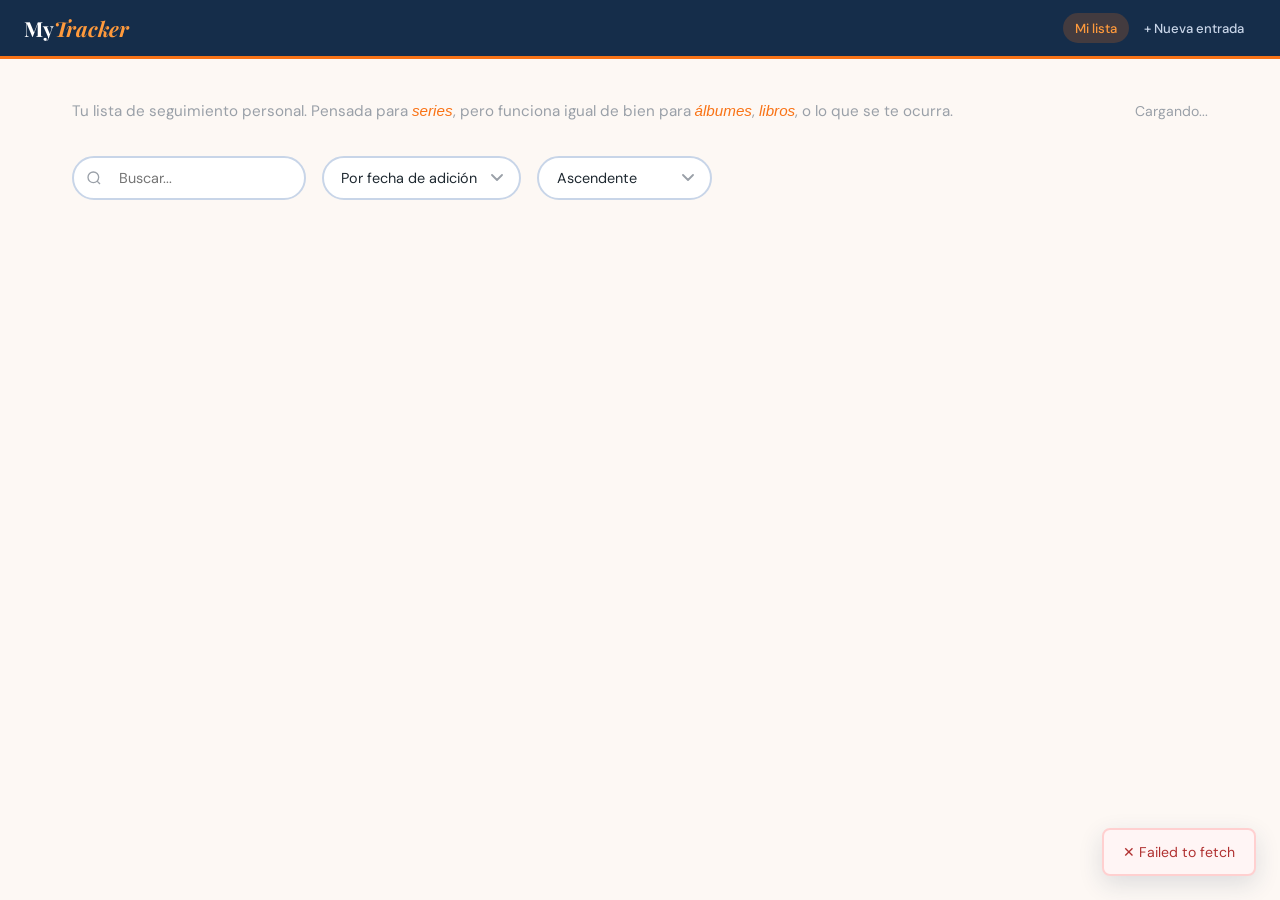
==== commit da093f04: "Se corrige el padding del navbar, y se agrega el orden por estado." ====
--- a/index.html
+++ b/index.html
@@ -46,6 +46,7 @@
         <option value="titulo">Título</option>
         <option value="progreso">Progreso</option>
         <option value="calificacion">Calificación</option>
+        <option value="estado">Estado</option>
       </select>
 
       <select class="select-input" id="order">
--- a/css/styles.css
+++ b/css/styles.css
@@ -31,48 +31,56 @@
 
 *, *::before, *::after { box-sizing: border-box; margin: 0; padding: 0; }
 
+html { overflow-x: hidden; }
+
 body {
   font-family: 'DM Sans', sans-serif;
   background: var(--cream);
   color: var(--gray-800);
   min-height: 100vh;
+  overflow-x: hidden;
 }
 
 /* ── Header ── */
 .header {
   background: var(--navy-500);
   border-bottom: 3px solid var(--orange-400);
-  padding: 0 2rem;
+  width: 100vw;
+  box-sizing: border-box;
+  padding: 0 1.5rem;
 }
 
 .header-inner {
-  max-width: 1200px;
-  margin: 0 auto;
   display: flex;
   align-items: center;
   justify-content: space-between;
-  height: 70px;
+  height: 56px;
+  gap: 1rem;
+  width: 100%;
 }
 
 .logo {
   font-family: 'Playfair Display', serif;
-  font-size: 1.6rem;
+  font-size: 1.3rem;
   font-weight: 700;
   color: var(--white);
   text-decoration: none;
+  white-space: nowrap;
+  flex-shrink: 0;
 }
 
 .logo span { font-style: italic; color: var(--orange-300); }
 
-.nav { display: flex; gap: 0.5rem; }
+.nav { display: flex; gap: 0.2rem; flex-shrink: 0; }
 
 .nav a {
-  font-size: 0.9rem;
+  font-size: 0.82rem;
   font-weight: 500;
   color: var(--navy-100);
   text-decoration: none;
-  padding: 0.5rem 1rem;
+  padding: 0.4rem 0.75rem;
   border-radius: 999px;
+  white-space: nowrap;
   transition: background var(--transition), color var(--transition);
 }
 
@@ -222,20 +230,24 @@
   margin-bottom: 2rem;
 }
 
-/* Selects — padding generoso, ancho mínimo cómodo */
+/* Selects — custom arrow, appearance:none para que el border-radius funcione */
 .select-input {
-  padding: 0.7rem 2rem 0.7rem 1.1rem;
-  min-width: 190px;
+  padding: 0.68rem 2.6rem 0.68rem 1.1rem;
+  min-width: 175px;
   border: 2px solid var(--navy-100);
   border-radius: 999px;
   font-family: 'DM Sans', sans-serif;
   font-size: 0.9rem;
-  background: var(--white);
+  background-color: var(--white);
+  background-image: url("data:image/svg+xml,%3Csvg xmlns='http://www.w3.org/2000/svg' width='12' height='8' viewBox='0 0 12 8'%3E%3Cpath d='M1 1l5 5 5-5' stroke='%239aa0a8' stroke-width='1.8' fill='none' stroke-linecap='round' stroke-linejoin='round'/%3E%3C/svg%3E");
+  background-repeat: no-repeat;
+  background-position: right 1rem center;
   color: var(--gray-800);
   cursor: pointer;
   outline: none;
   transition: border-color var(--transition);
-  appearance: auto;
+  appearance: none;
+  -webkit-appearance: none;
 }
 
 .select-input:focus { border-color: var(--orange-300); }
